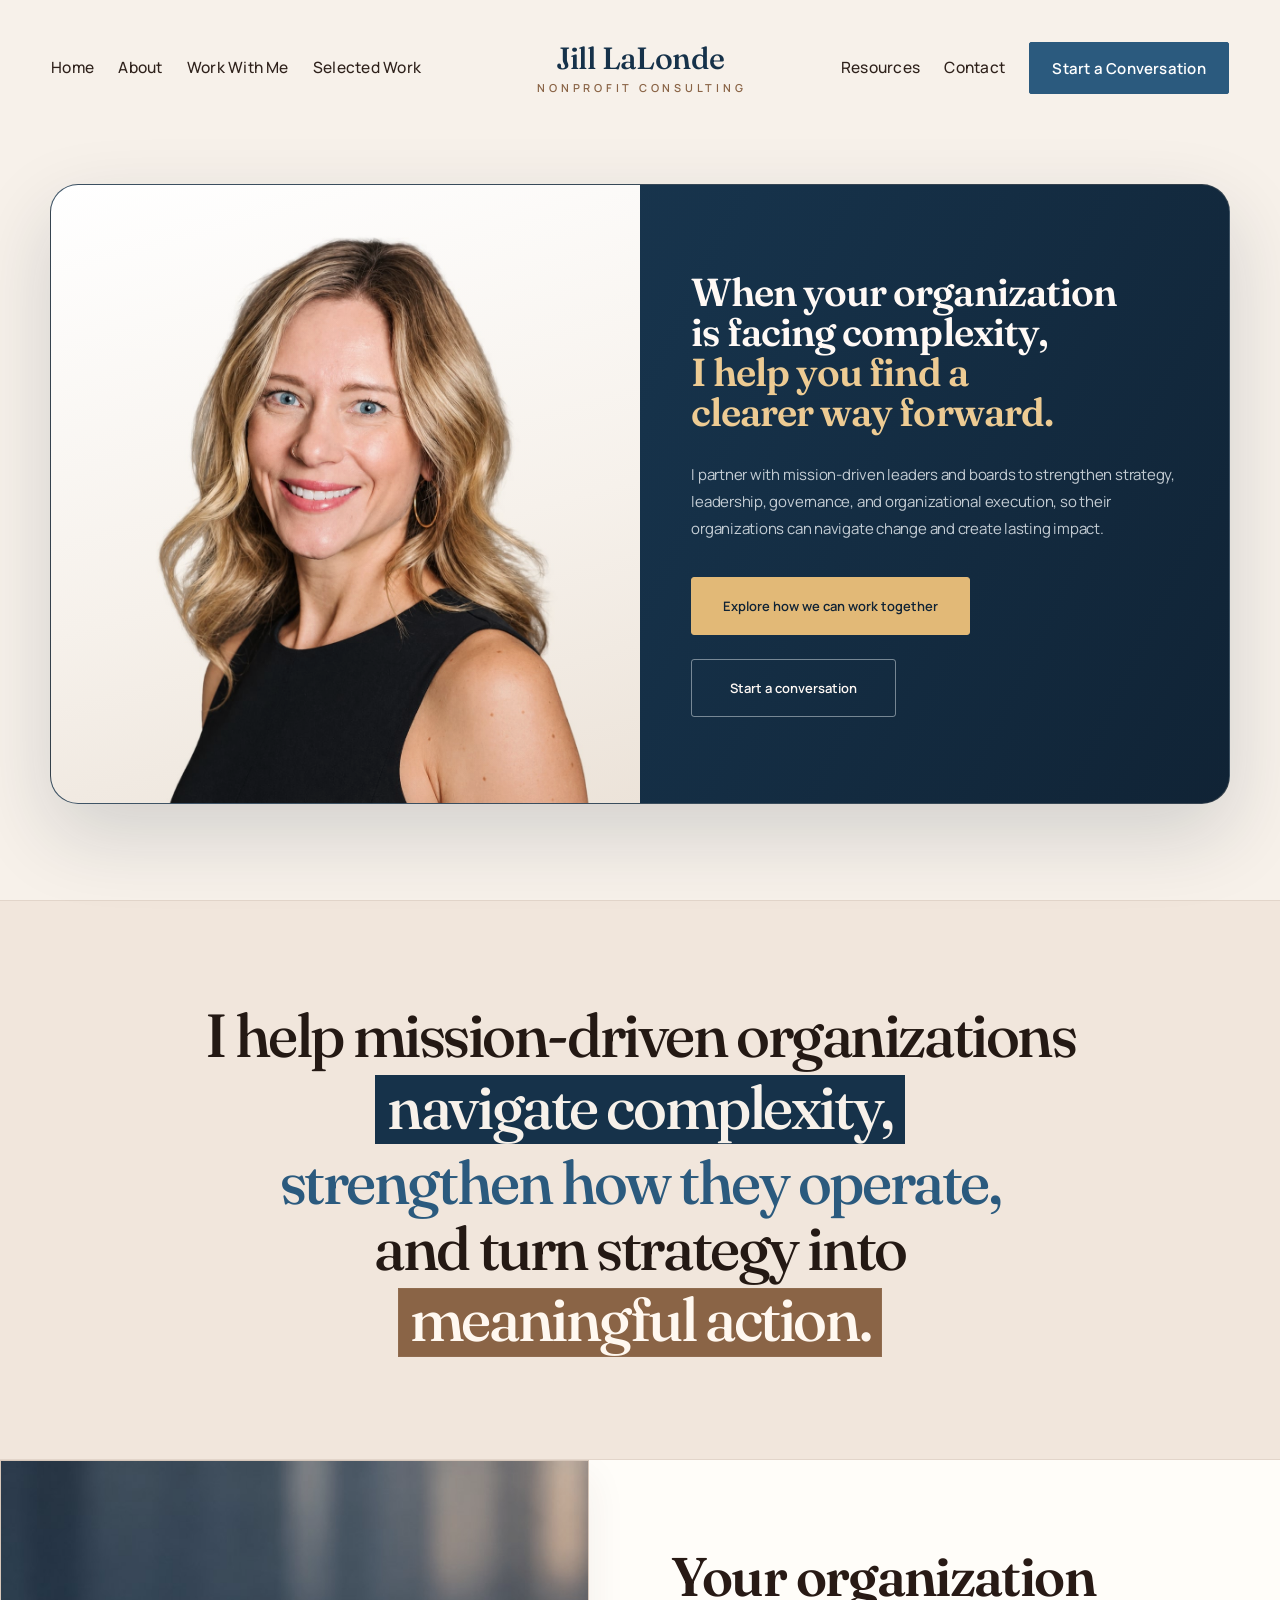
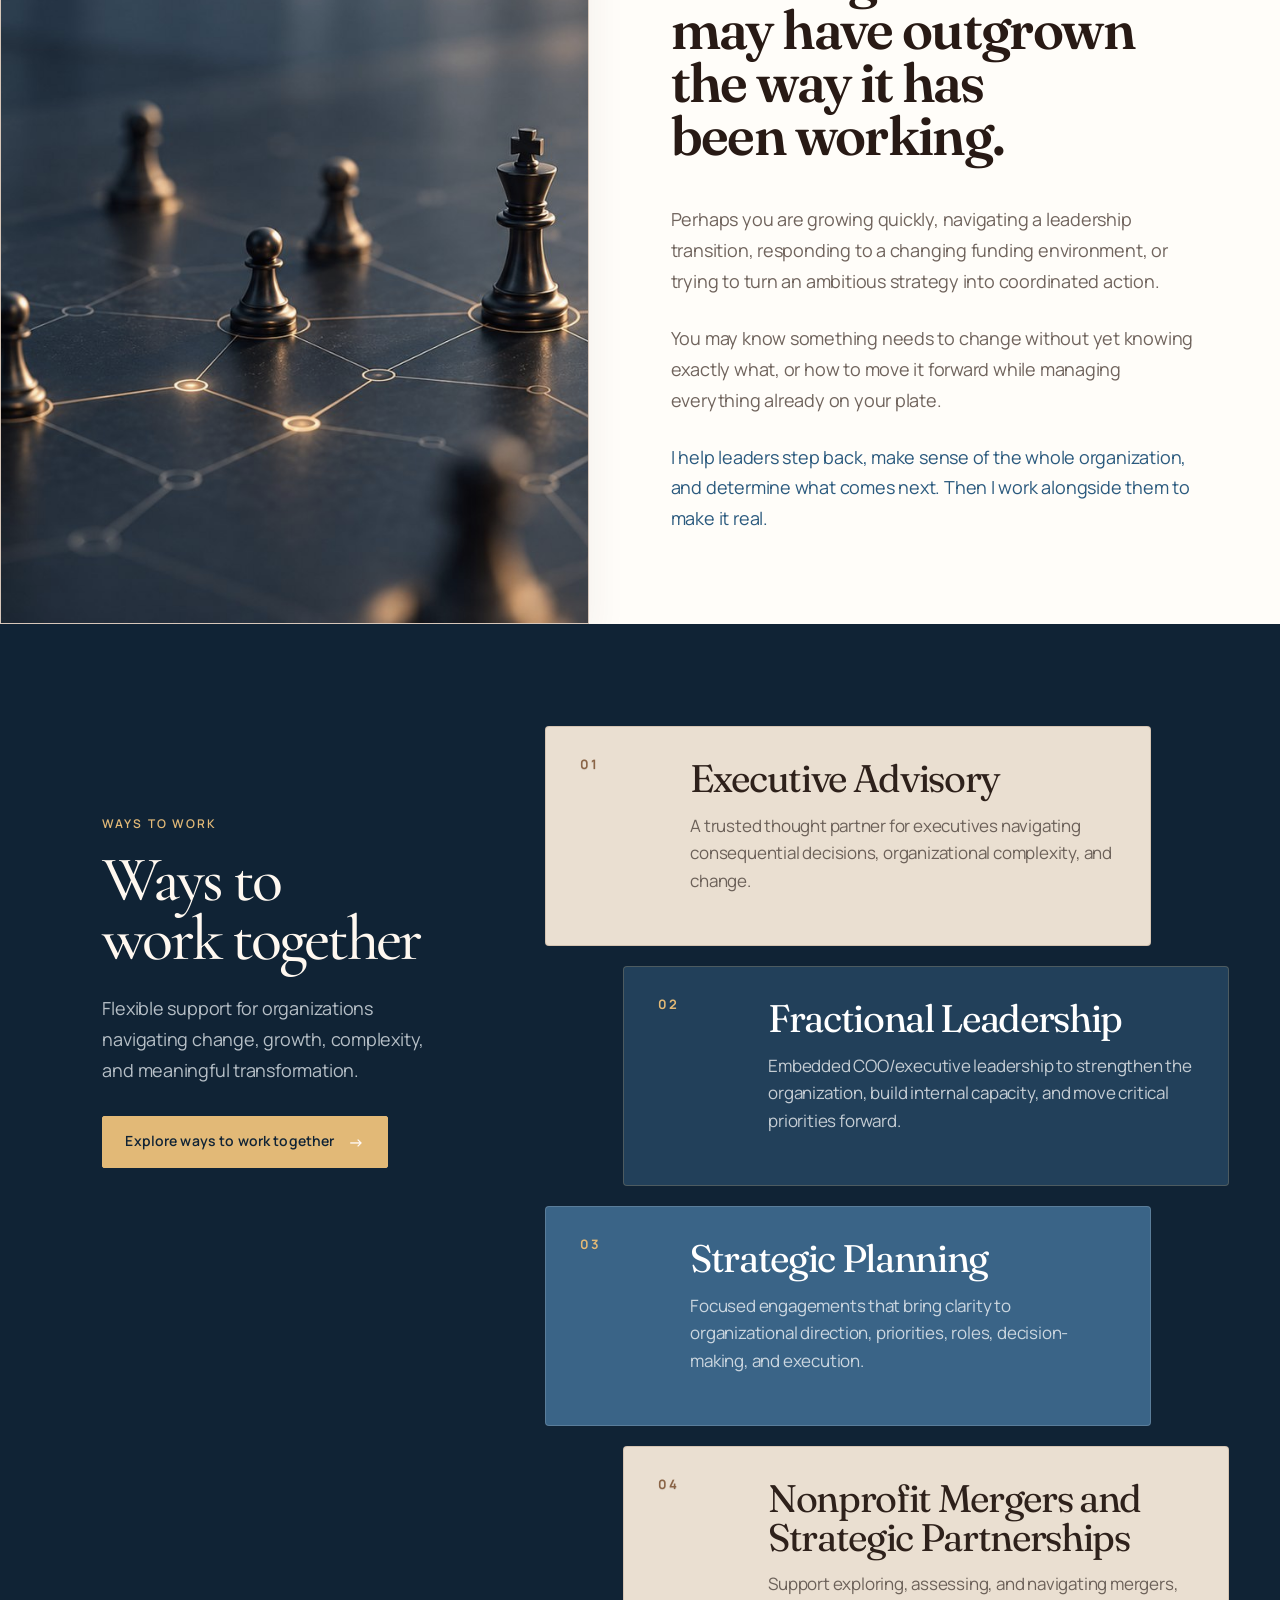
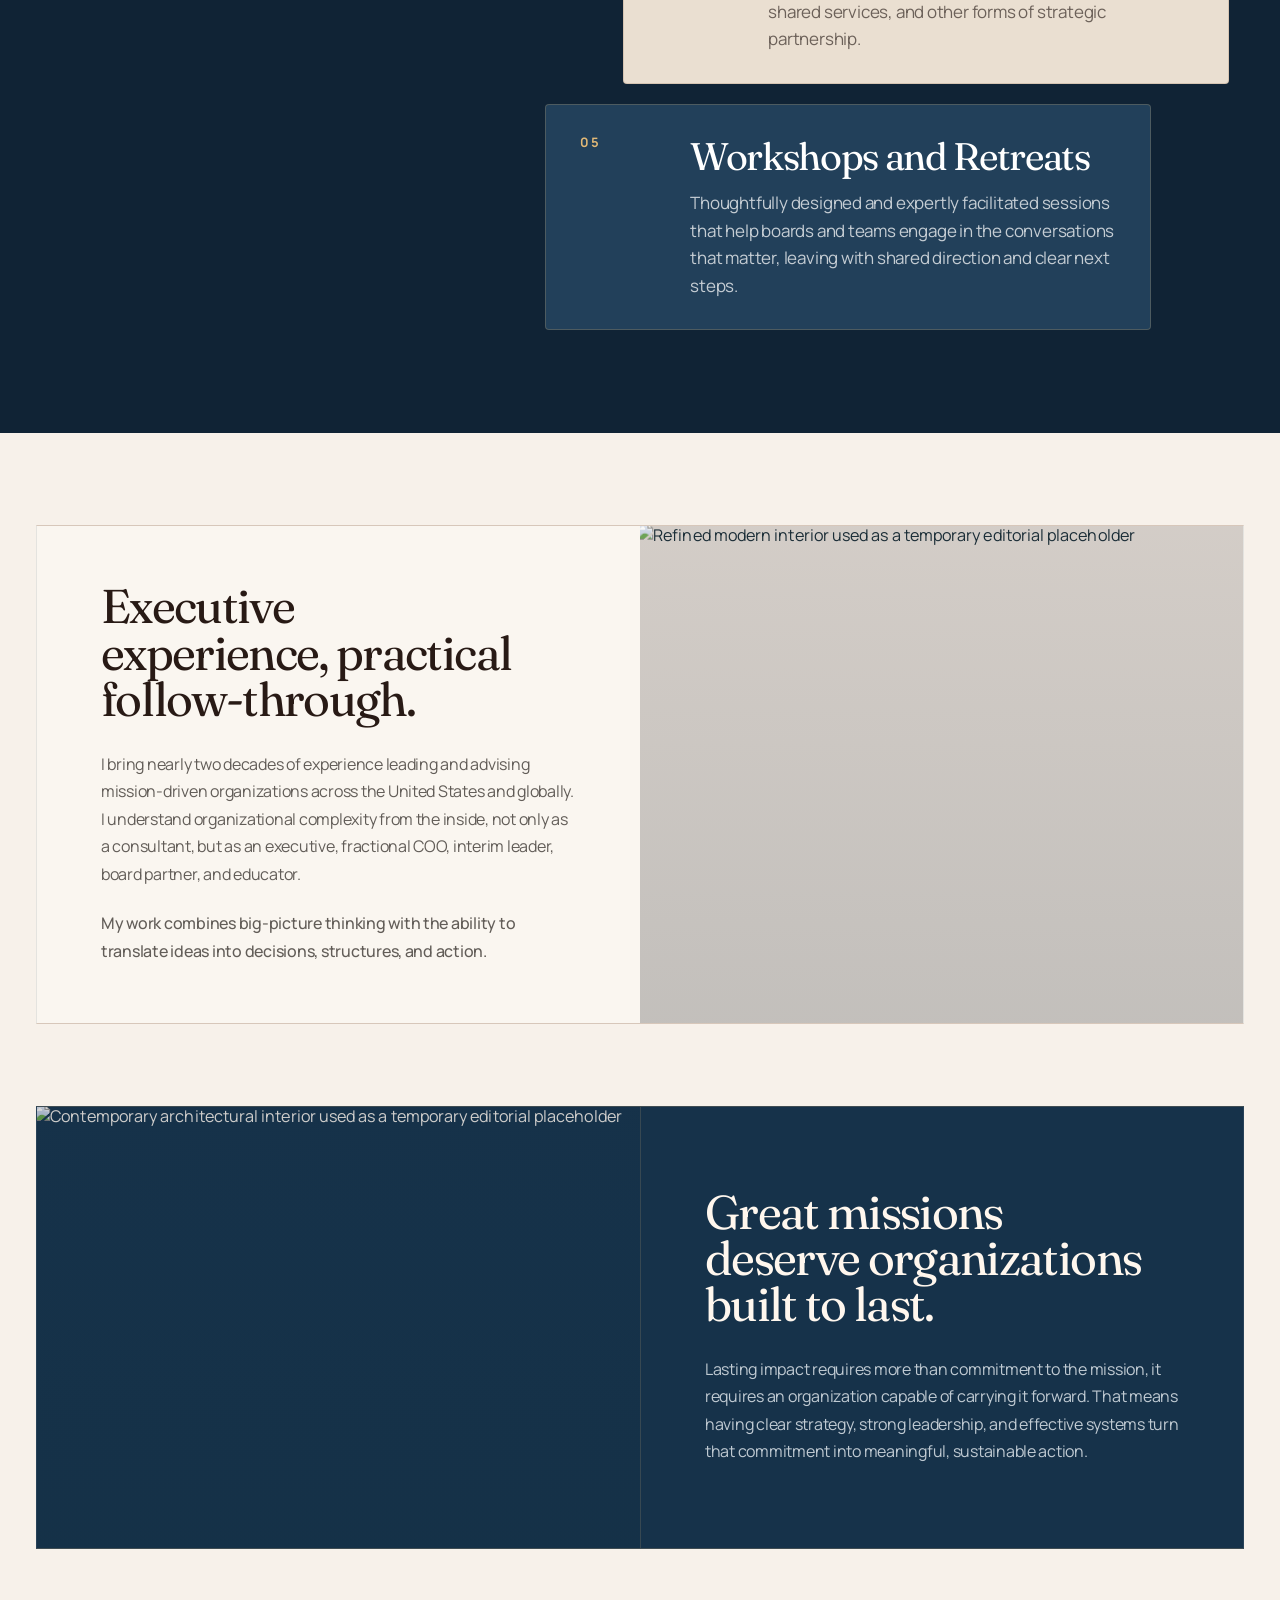
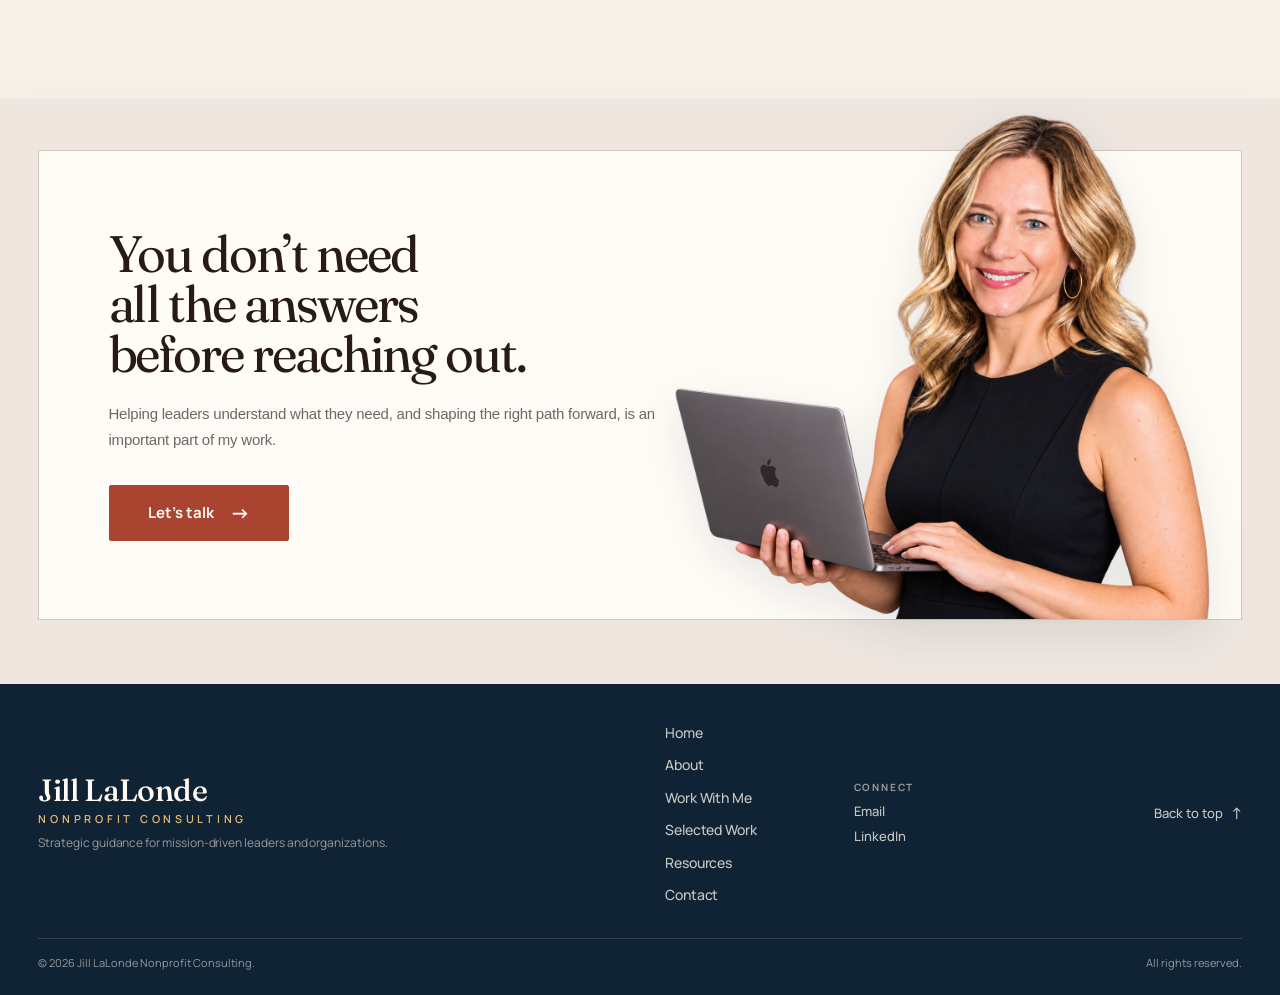
==== index.html @ 5ac18f8f "Jill LaLonde Nonprofit Consulting website Homepage plus About, Work With Me, Selected Work, Resource" ====
<!DOCTYPE html>

        <html lang="en">

        <head>

        <meta charset="UTF-8">

        <meta

            name="viewport"

            content="width=device-width, initial-scale=1.0"

        >

        <title>Jill LaLonde | Nonprofit Consulting</title>

        <meta
            name="description"
            content="I help mission-driven organizations navigate complexity, strengthen how they operate, and turn strategy into meaningful action."
        >

        <link rel="preconnect" href="https://fonts.googleapis.com">

        <link

            rel="preconnect"

            href="https://fonts.gstatic.com"

            crossorigin

        >

        <link

            href="https://fonts.googleapis.com/css2?family=Cormorant+Garamond:wght@400;500;600&family=Fraunces:opsz,wght@9..144,600&family=Manrope:wght@400;500;600&display=swap"

            rel="stylesheet"

        >


        <link rel="preconnect" href="https://api.fontshare.com">
        <link href="https://api.fontshare.com/v2/css?f[]=satoshi@400,500,700&display=swap" rel="stylesheet">

        <link rel="stylesheet" href="css/main.css?v=20261014c">
        <link rel="stylesheet" href="css/pages.css?v=20261014c">


<!-- =========================================================
     FINAL CTA PORTRAIT FIX — NO CLIPPING / FREE OVERLAP
     Jill's portrait may extend outside the blue CTA panel and
     remains fully visible instead of being cropped.
========================================================= -->

</head>


        <body>

        <div class="page">


        <!-- =========================================================

            HEADER

        ========================================================= -->

        <header class="header" id="siteHeader">

            <nav class="header-nav header-nav-left" aria-label="Primary navigation left">
                <a href="index.html" class="nav-link" aria-current="page">Home</a>
                <a href="about.html" class="nav-link">About</a>
                <a href="work-with-me.html" class="nav-link">Work With Me</a>
                <a href="selected-work.html" class="nav-link">Selected Work</a>
            </nav>

            <a href="index.html" class="brand brand-wordmark site-wordmark" aria-label="Jill LaLonde Nonprofit Consulting home">
                <span class="wm-name">Jill LaLonde</span>
                <span class="wm-sub">Nonprofit Consulting</span>
            </a>

            <nav class="header-nav header-nav-right" aria-label="Primary navigation right">
                <a href="resources.html" class="nav-link">Resources</a>
                <a href="contact.html" class="nav-link">Contact</a>
                <a href="contact.html" class="nav-link nav-link-call">Start a Conversation</a>

                <button
                    class="menu-toggle"
                    type="button"
                    aria-label="Open navigation"
                    aria-expanded="false"
                >
                    <span class="menu-icon">
                        <span></span>
                        <span></span>
                        <span></span>
                    </span>
                </button>
            </nav>

        </header>


        <!-- =========================================================

            MOBILE MENU

        ========================================================= -->

        <nav class="mobile-menu" aria-label="Mobile navigation">
            <a href="index.html" aria-current="page">Home</a>
            <a href="about.html">About</a>
            <a href="work-with-me.html">Work With Me</a>
            <a href="selected-work.html">Selected Work</a>
            <a href="resources.html">Resources</a>
            <a href="contact.html">Contact</a>
            <a href="contact.html" class="mobile-menu-cta">Start a Conversation</a>
        </nav>


        <!-- =========================================================

            HERO

        ========================================================= -->
        <main class="hero" id="top">
    <div class="hero-stage">
        <section class="hero-card">

        <div class="hero-visual">
            <div class="photo-glow"></div>
            <img
                src="jill.jpg"
                class="jill-image"
                alt="Jill LaLonde"
            >
            <div class="image-fade"></div>
        </div>

        <div class="hero-content">
            <h1 class="hero-heading home-hero-heading">
                When your organization is facing complexity, <span class="hero-accent-text">I help you find a clearer way forward.</span>
            </h1>

            <p class="hero-description home-hero-description">
                I partner with mission-driven leaders and boards to strengthen strategy, leadership, governance, and organizational execution, so their organizations can navigate change and create lasting impact.
            </p>

            <div class="hero-buttons">
                <a href="#services" class="button button-discovery">
                    Explore how we can work together
                </a>
                <a href="contact.html" class="button button-approach">
                    Start a conversation
                </a>
            </div>
        </div>

    </section>
</div>

</main>


        <!-- =========================================================
            CENTRAL MESSAGE — EDITORIAL STATEMENT
        ========================================================= -->
        <section class="home-message" aria-label="Central website message">
            <div class="home-message-shell">
                <div class="home-message-inner">
                    <p class="home-message-statement">
                        <span class="message-line message-line--base">I help mission-driven organizations</span>
                        <span class="message-line message-line--accent message-line--offset-one">navigate complexity,</span>
                        <span class="message-line message-line--accent message-line--offset-two">strengthen how they operate,</span>
                        <span class="message-line message-line--base message-line--offset-three">and turn strategy into</span>
                        <span class="message-line message-line--accent message-line--final">meaningful action.</span>
                    </p>
                </div>
            </div>
        </section>


        <!-- =========================================================
            ORGANIZATIONAL COMPLEXITY
        ========================================================= -->
        <section class="home-complexity" id="about">
            <div class="home-section-wrap home-complexity-grid">
                <div class="home-complexity-photo-column">
                    <figure class="home-complexity-photo-wrap">
                        <img
                            src="[data-uri]"
                            alt="Strategic leadership and organizational direction represented through a refined chess network"
                            class="home-complexity-photo"
                        >
                    </figure>
                </div>

                <div class="home-complexity-content">
                    <h2 class="home-section-title">
                        Your organization may have outgrown the way it has been working.
                    </h2>

                    <div class="home-copy-stack">
                    <p>
                        Perhaps you are growing quickly, navigating a leadership transition, responding to a changing funding environment, or trying to turn an ambitious strategy into coordinated action.
                    </p>
                    <p>
                        You may know something needs to change without yet knowing exactly what, or how to move it forward while managing everything already on your plate.
                    </p>
                    <p class="home-copy-emphasis">
                        I help leaders step back, make sense of the whole organization, and determine what comes next. Then I work alongside them to make it real.
                    </p>
                    </div>
                </div>
            </div>
        </section>


        <!-- =========================================================
            WAYS TO WORK TOGETHER
        ========================================================= -->
        <section class="home-services" id="services">
            <div class="home-services-intro">
                <div class="home-section-wrap">
                    <div class="home-services-head">
                        <p class="home-services-kicker">Ways to work</p>
                        <h2 class="home-section-title">Ways to work together</h2>
                        <p class="home-services-intro-copy">
                            Flexible support for organizations navigating change, growth, complexity, and meaningful transformation.
                        </p>

                        <a href="work-with-me.html" class="home-services-intro-button">
                            Explore ways to work together
                            <span aria-hidden="true">→</span>
                        </a>
                    </div>
                </div>
            </div>

            <div class="service-feature-stack">
                <article class="service-feature service-feature--01">
                    <div class="service-feature-inner">
                        <div class="service-visual" aria-hidden="true">
                            <div class="service-blob">
                                <svg viewBox="0 0 120 120" role="img" aria-label="Executive advisory icon">
                                    <circle cx="60" cy="60" r="38"></circle>
                                    <path d="M60 31v58M31 60h58"></path>
                                    <circle cx="60" cy="60" r="10"></circle>
                                    <path d="M60 22l6 9-6 9-6-9 6-9zM60 80l6 9-6 9-6-9 6-9zM22 60l9-6 9 6-9 6-9-6zM80 60l9-6 9 6-9 6-9-6z"></path>
                                </svg>
                            </div>
                        </div>
                        <div class="service-content">
                            <span class="service-index">01</span>
                            <h3>Executive Advisory</h3>
                            <p>A trusted thought partner for executives navigating consequential decisions, organizational complexity, and change.</p>
                        </div>
                    </div>
                </article>

                <article class="service-feature service-feature--02">
                    <div class="service-feature-inner">
                        <div class="service-visual" aria-hidden="true">
                            <div class="service-blob">
                                <svg viewBox="0 0 120 120" role="img" aria-label="Fractional leadership icon">
                                    <circle cx="60" cy="28" r="12"></circle>
                                    <circle cx="31" cy="80" r="12"></circle>
                                    <circle cx="89" cy="80" r="12"></circle>
                                    <path d="M54 40L38 68M66 40l16 28M43 80h34"></path>
                                    <path d="M60 52v26"></path>
                                </svg>
                            </div>
                        </div>
                        <div class="service-content">
                            <span class="service-index">02</span>
                            <h3>Fractional Leadership</h3>
                            <p>Embedded COO/executive leadership to strengthen the organization, build internal capacity, and move critical priorities forward.</p>
                        </div>
                    </div>
                </article>

                <article class="service-feature service-feature--03">
                    <div class="service-feature-inner">
                        <div class="service-visual" aria-hidden="true">
                            <div class="service-blob">
                                <svg viewBox="0 0 120 120" role="img" aria-label="Strategic planning icon">
                                    <circle cx="60" cy="60" r="34"></circle>
                                    <circle cx="60" cy="60" r="20"></circle>
                                    <circle cx="60" cy="60" r="6"></circle>
                                    <path d="M60 18v12M60 90v12M18 60h12M90 60h12"></path>
                                    <path d="M84 36l-12 12"></path>
                                </svg>
                            </div>
                        </div>
                        <div class="service-content">
                            <span class="service-index">03</span>
                            <h3>Strategic Planning</h3>
                            <p>Focused engagements that bring clarity to organizational direction, priorities, roles, decision-making, and execution.</p>
                        </div>
                    </div>
                </article>

                <article class="service-feature service-feature--04">
                    <div class="service-feature-inner">
                        <div class="service-visual" aria-hidden="true">
                            <div class="service-blob">
                                <svg viewBox="0 0 120 120" role="img" aria-label="Nonprofit mergers and strategic partnerships icon">
                                    <circle cx="44" cy="60" r="26"></circle>
                                    <circle cx="76" cy="60" r="26"></circle>
                                    <path d="M54 43c8 7 12 17 12 27 0 6-2 12-5 17"></path>
                                    <path d="M66 43c-8 7-12 17-12 27 0 6 2 12 5 17"></path>
                                </svg>
                            </div>
                        </div>
                        <div class="service-content">
                            <span class="service-index">04</span>
                            <h3>Nonprofit Mergers and Strategic Partnerships</h3>
                            <p>Support exploring, assessing, and navigating mergers, shared services, and other forms of strategic partnership.</p>
                        </div>
                    </div>
                </article>

                <article class="service-feature service-feature--05">
                    <div class="service-feature-inner">
                        <div class="service-visual" aria-hidden="true">
                            <div class="service-blob">
                                <svg viewBox="0 0 120 120" role="img" aria-label="Workshops and retreats icon">
                                    <circle cx="38" cy="42" r="10"></circle>
                                    <circle cx="82" cy="42" r="10"></circle>
                                    <circle cx="60" cy="33" r="11"></circle>
                                    <path d="M22 84c2-15 9-23 21-23s19 8 21 23"></path>
                                    <path d="M56 84c2-15 9-23 21-23s19 8 21 23"></path>
                                    <path d="M38 88h44"></path>
                                </svg>
                            </div>
                        </div>
                        <div class="service-content">
                            <span class="service-index">05</span>
                            <h3>Workshops and Retreats</h3>
                            <p>Thoughtfully designed and expertly facilitated sessions that help boards and teams engage in the conversations that matter, leaving with shared direction and clear next steps.</p>
                        </div>
                    </div>
                </article>
            </div>

            <div class="home-services-action-wrap">
                <div class="home-section-wrap">
                    <div class="home-services-action">
                        <a href="work-with-me.html" class="home-primary-button">Explore ways to work together</a>
                    </div>
                </div>
            </div>
        </section>
        <!-- =========================================================
            EXPERIENCE + LASTING IMPACT — TWO SCROLLING PHOTO CARDS
        ========================================================= -->
        <section class="home-story-stack" id="experience" aria-label="Experience and lasting impact">
            <div class="home-story-stack-shell">

                <article class="home-story-card home-story-card--experience">
                    <div class="home-story-card-inner">
                        <div class="home-story-text">
                            <h2 class="home-story-title">
                                Executive experience, practical follow-through.
                            </h2>

                            <div class="home-story-copy">
                                <p>
                                    I bring nearly two decades of experience leading and advising mission-driven organizations across the United States and globally. I understand organizational complexity from the inside, not only as a consultant, but as an executive, fractional COO, interim leader, board partner, and educator.
                                </p>
                                <p class="home-story-emphasis">
                                    My work combines big-picture thinking with the ability to translate ideas into decisions, structures, and action.
                                </p>
                            </div>
                        </div>

                        <figure class="home-story-photo">
                            <img
                                src="https://images.unsplash.com/photo-1497366811353-6870744d04b2?auto=format&fit=crop&w=1600&q=85"
                                alt="Refined modern interior used as a temporary editorial placeholder"
                                loading="lazy"
                            >
                        </figure>
                    </div>
                </article>

                <article class="home-story-card home-story-card--lasting">
                    <div class="home-story-card-inner">
                        <figure class="home-story-photo">
                            <img
                                src="https://images.unsplash.com/photo-1497366216548-37526070297c?auto=format&fit=crop&w=1600&q=85"
                                alt="Contemporary architectural interior used as a temporary editorial placeholder"
                                loading="lazy"
                            >
                        </figure>

                        <div class="home-story-text">
                            <h2 class="home-story-title">
                                Great missions deserve organizations built to last.
                            </h2>

                            <div class="home-story-copy">
                                <p>
                                    Lasting impact requires more than commitment to the mission, it requires an organization capable of carrying it forward. That means having clear strategy, strong leadership, and effective systems turn that commitment into meaningful, sustainable action.
                                </p>
                            </div>
                        </div>
                    </div>
                </article>

            </div>
        </section>
        <!-- =========================================================
            FINAL CTA — FLOATING PORTRAIT / SINGLE ROW
        ========================================================= -->
        <section class="home-final-cta home-contact-cta" id="contact">
            <div class="home-contact-cta-inner">

                <div class="home-contact-visual" aria-hidden="true">
                    <div class="home-contact-shape home-contact-shape--one"></div>
                    <div class="home-contact-shape home-contact-shape--two"></div>
                    <img
                        src="jill-cta.png"
                        alt=""
                        class="home-contact-portrait"
                    >
                </div>

                <div class="home-contact-content">
                    <h2>You don’t need all the answers before reaching out.</h2>

                    <p class="home-contact-intro">
                        Helping leaders understand what they need, and shaping the right path forward, is an important part of my work.
                    </p>

                    <a href="contact.html" class="home-contact-submit">
                        Let’s talk
                        <span aria-hidden="true">→</span>
                    </a>
                </div>

            </div>
        </section>

        <!-- =========================================================
            FOOTER — CLEAN / EDITORIAL
        ========================================================= -->
        <footer class="site-footer" aria-label="Site footer">
            <div class="site-footer-inner">
                <div class="site-footer-brand-wrap">
                    <a href="index.html" class="site-footer-brand site-wordmark" aria-label="Jill LaLonde Nonprofit Consulting home">
                        <span class="wm-name">Jill LaLonde</span>
                        <span class="wm-sub">Nonprofit Consulting</span>
                    </a>
                    <p class="site-footer-tagline">Strategic guidance for mission-driven leaders and organizations.</p>
                </div>

                <nav class="site-footer-nav" aria-label="Footer navigation">
                    <a href="index.html">Home</a>
                    <a href="about.html">About</a>
                    <a href="work-with-me.html">Work With Me</a>
                    <a href="selected-work.html">Selected Work</a>
                    <a href="resources.html">Resources</a>
                    <a href="contact.html">Contact</a>
                </nav>

                <div class="site-footer-connect">
                    <span class="site-footer-connect-label">Connect</span>
                    <div class="site-footer-connect-links">
                        <a href="contact.html">Email</a>
                        <!-- Replace # with Jill's LinkedIn profile URL -->
                        <a href="#" aria-label="LinkedIn">LinkedIn</a>
                    </div>
                </div>

                <a href="#top" class="site-footer-top">
                    Back to top <span aria-hidden="true">↑</span>
                </a>
            </div>

            <div class="site-footer-bottom">
                <span>© 2026 Jill LaLonde Nonprofit Consulting.</span>
                <span>All rights reserved.</span>
            </div>
        </footer>

        </div>


        <script src="js/site.js?v=20261014c"></script>








</body>
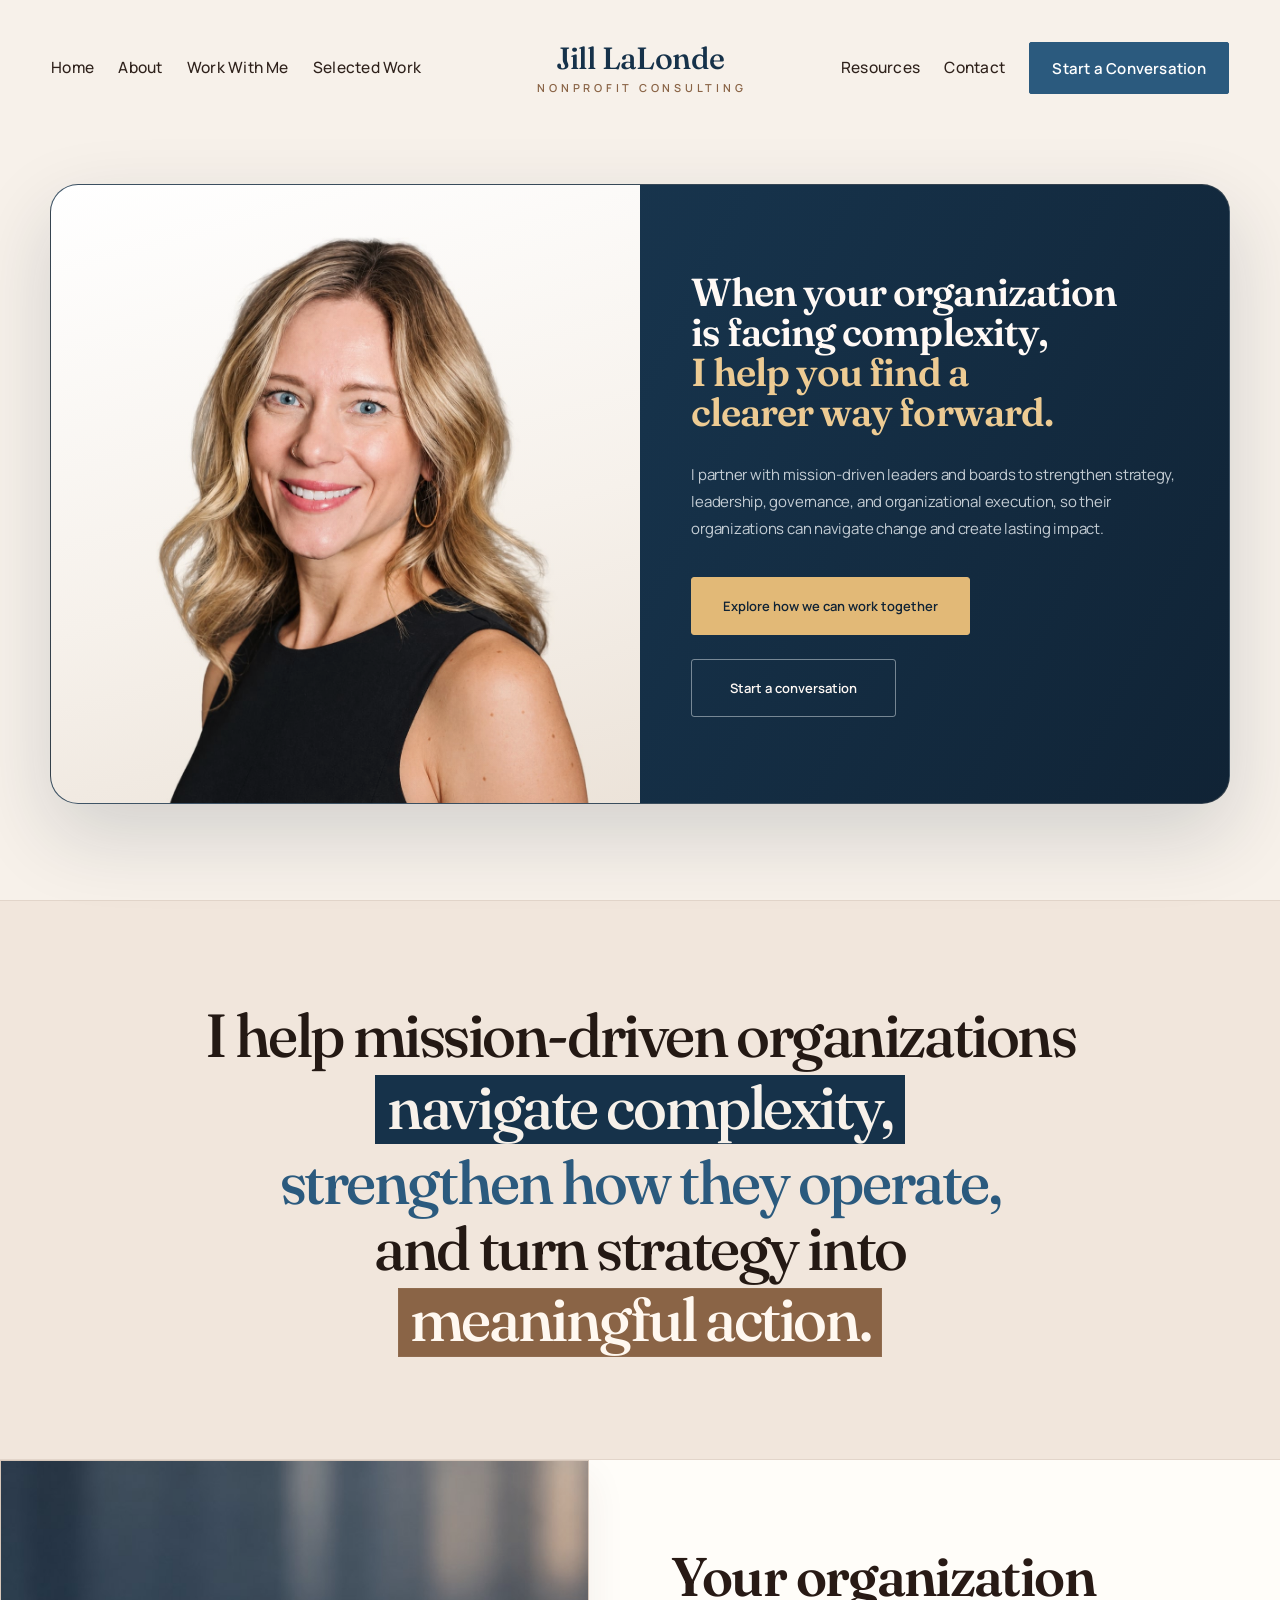
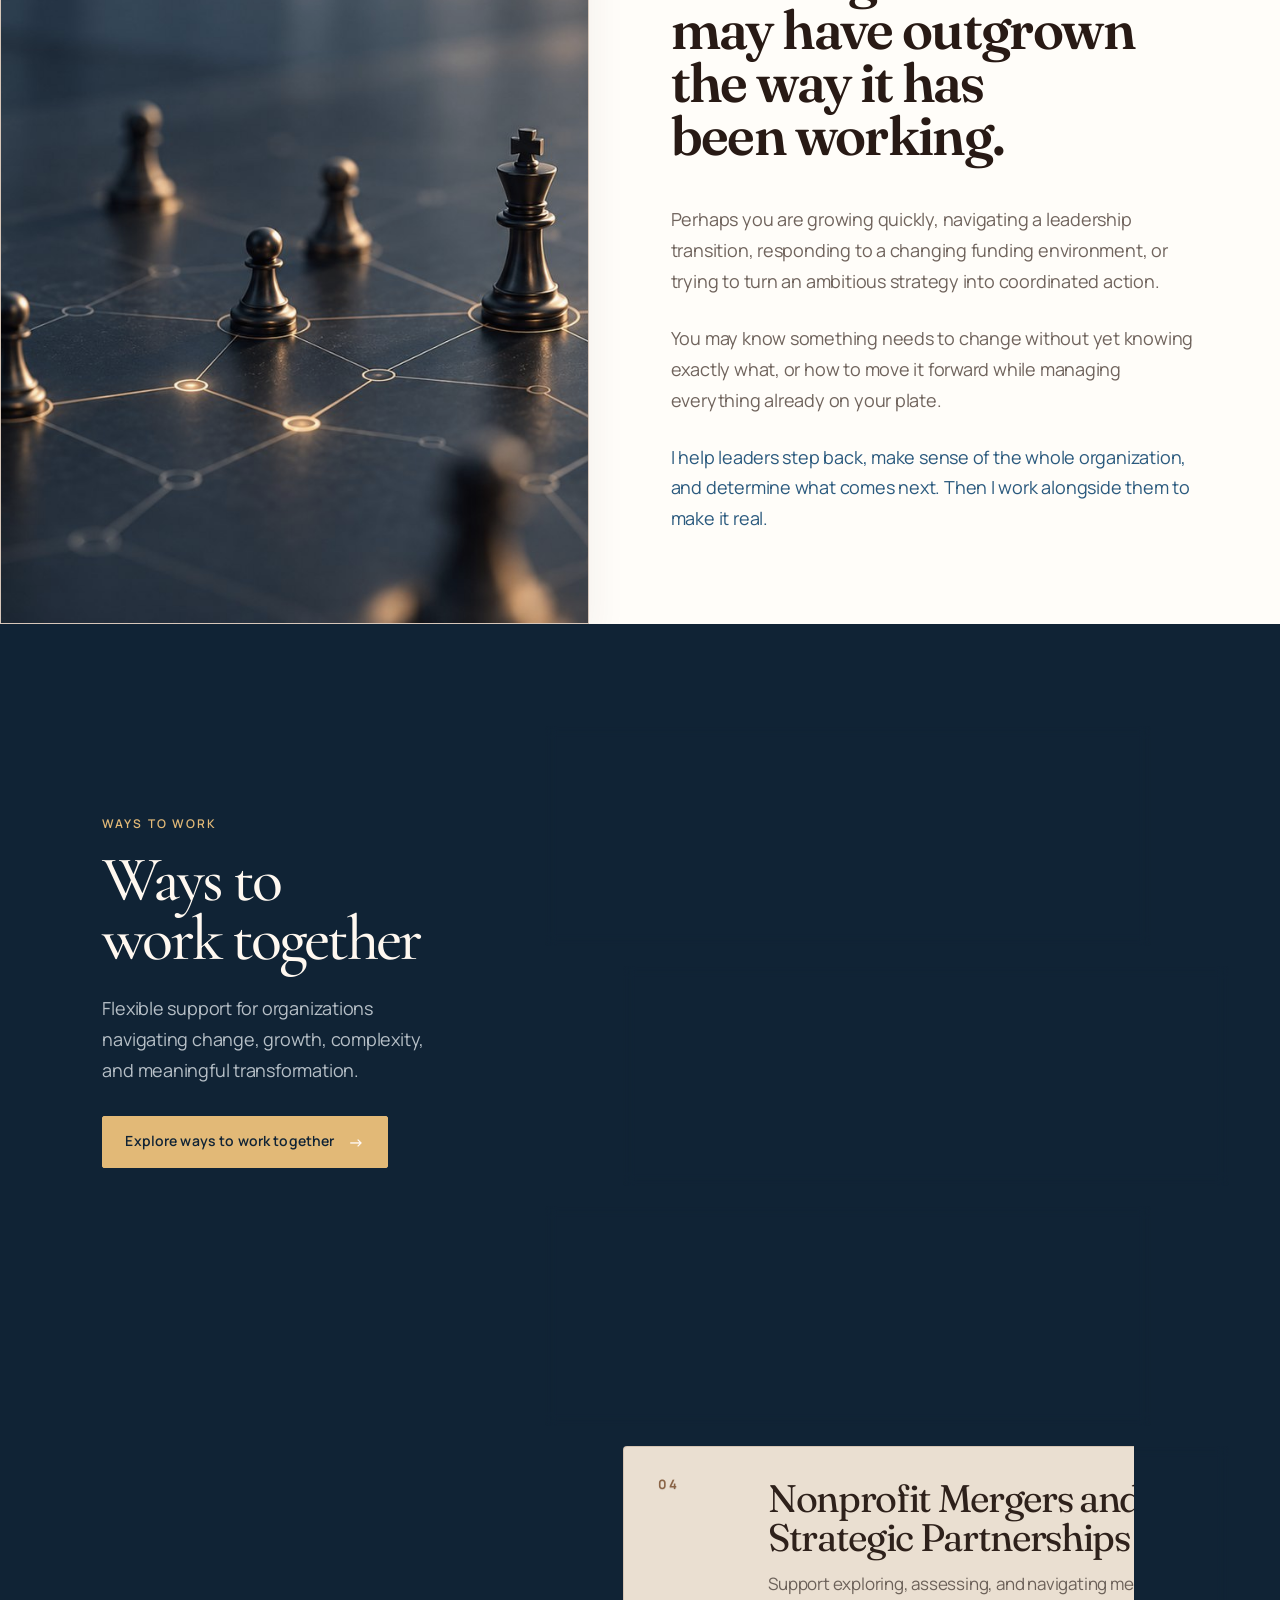
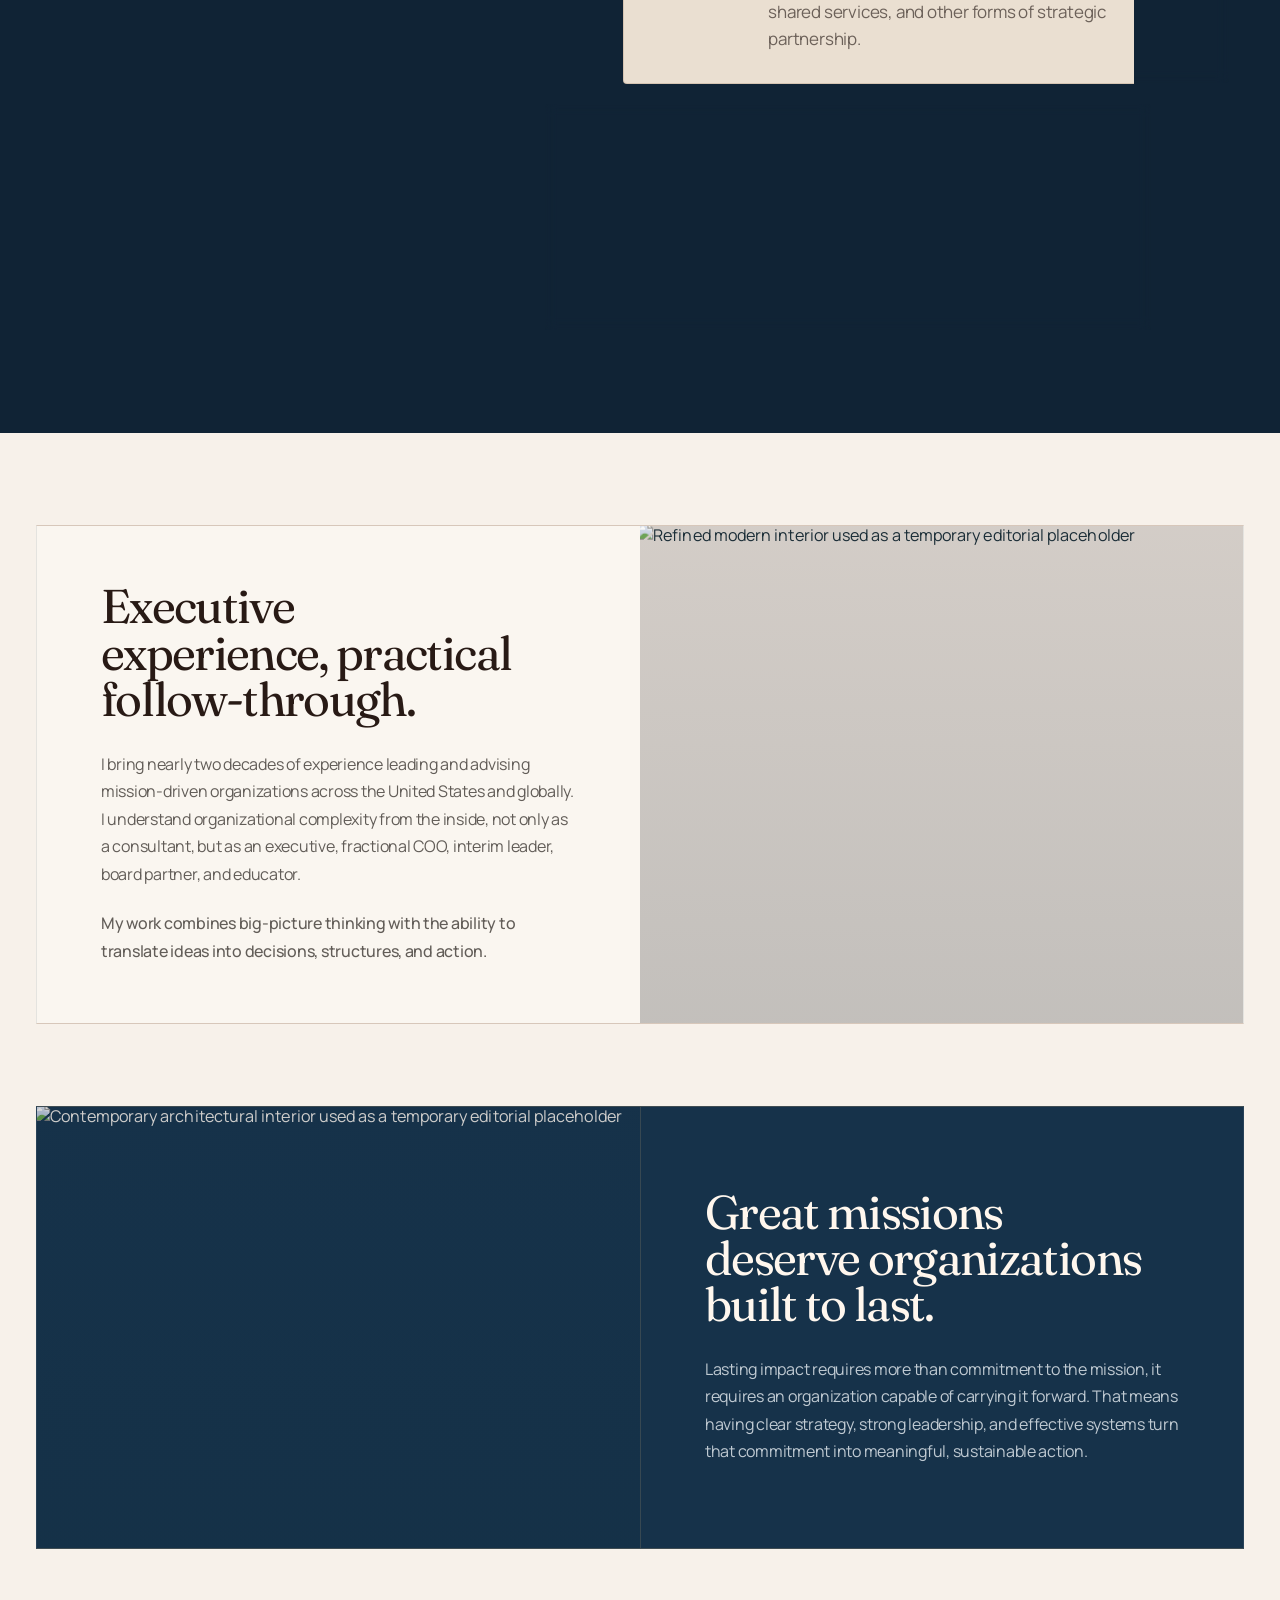
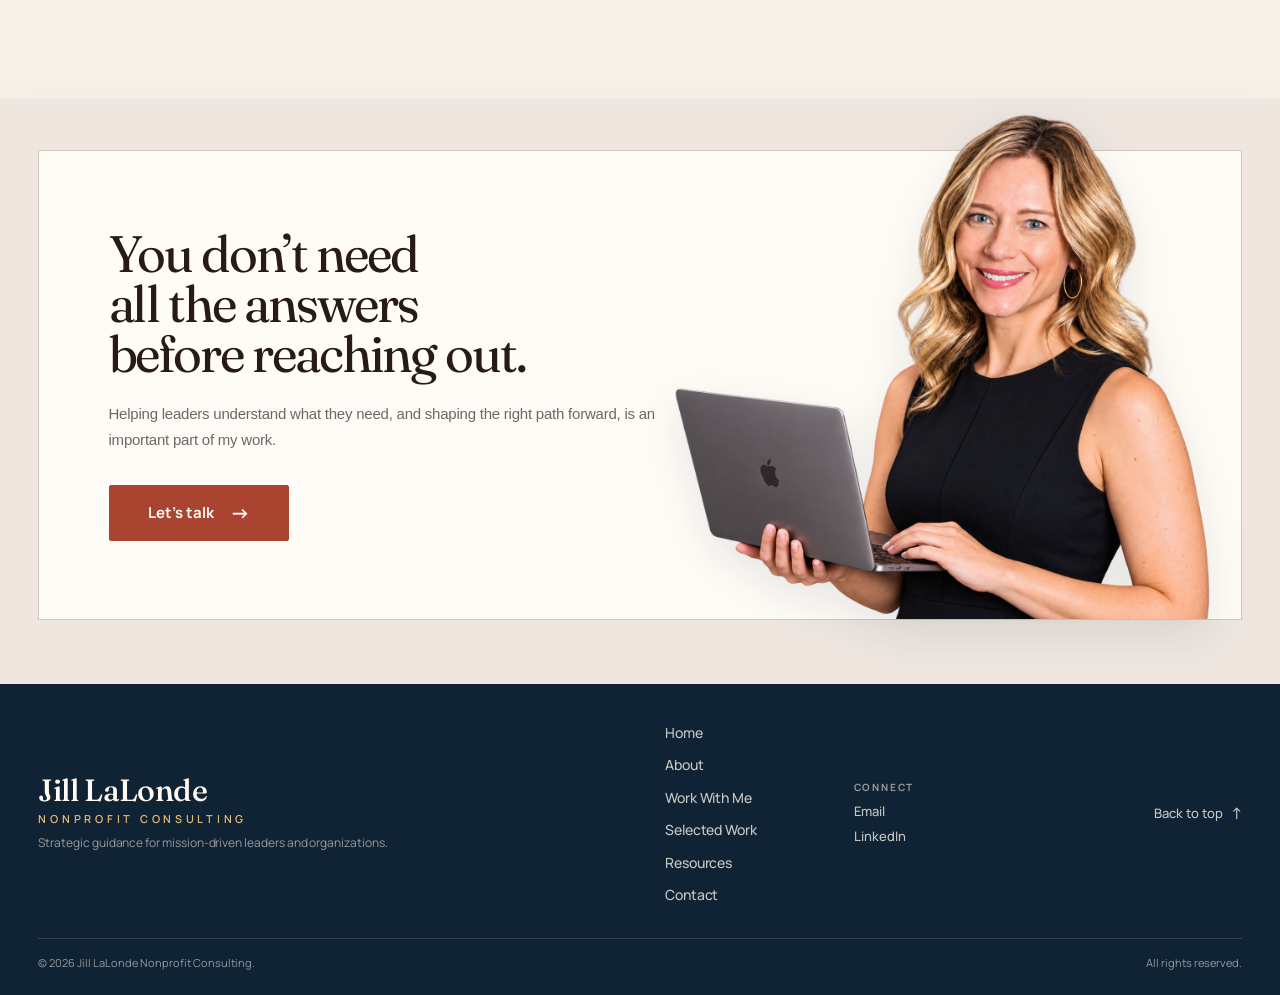
==== commit 9c759cfc: "Redesign Work With Me areas as chapters with a pinned area menu Co-Authored-By: Claude Opus 5.5 <nor" ====
--- a/index.html
+++ b/index.html
@@ -45,8 +45,8 @@
         <link rel="preconnect" href="https://api.fontshare.com">
         <link href="https://api.fontshare.com/v2/css?f[]=satoshi@400,500,700&display=swap" rel="stylesheet">
 
-        <link rel="stylesheet" href="css/main.css?v=20261014c">
-        <link rel="stylesheet" href="css/pages.css?v=20261014c">
+        <link rel="stylesheet" href="css/main.css?v=20261016b">
+        <link rel="stylesheet" href="css/pages.css?v=20261016b">
 
 
 <!-- =========================================================
@@ -491,7 +491,7 @@
         </div>
 
 
-        <script src="js/site.js?v=20261014c"></script>
+        <script src="js/site.js?v=20261016b"></script>
 
 
 
--- a/css/pages.css
+++ b/css/pages.css
@@ -87,12 +87,13 @@
 .pg-hero{
     position:relative;
     display:flex;
-    align-items:flex-end;
+    /* content sits in the middle of the photo area below the fixed header */
+    align-items:center;
     /* fill the whole screen (svh: ignores mobile browser bars) */
     min-height:100vh;
     min-height:100svh;
-    /* keep the headline clear of the fixed header on short screens */
-    padding-top:calc(136px + clamp(16px,4vh,48px));
+    /* equal space above and below once the header height is set aside */
+    padding:calc(136px + clamp(16px,4vh,48px)) 0 clamp(16px,4vh,48px);
     overflow:hidden;
     background:var(--rev-navy-deep);
     color:#FFF9F2;
@@ -108,9 +109,10 @@
 .pg-hero-shade{
     position:absolute;
     inset:0;
+    /* darkest behind the text on the left, lighter toward the right */
     background:
-        linear-gradient(180deg,rgba(16,35,53,0) 30%,rgba(16,35,53,.55) 62%,rgba(16,35,53,.92) 100%),
-        linear-gradient(90deg,rgba(16,35,53,.55) 0%,rgba(16,35,53,0) 60%);
+        linear-gradient(90deg,rgba(16,35,53,.86) 0%,rgba(16,35,53,.62) 42%,rgba(16,35,53,.18) 78%,rgba(16,35,53,.08) 100%),
+        linear-gradient(180deg,rgba(16,35,53,.12) 0%,rgba(16,35,53,.32) 100%);
 }
 .pg-hero-content{
     position:relative;
@@ -118,8 +120,7 @@
     width:100%;
     max-width:1440px;
     margin:0 auto;
-    /* bottom space shrinks on short screens so the buttons stay in view */
-    padding:0 clamp(20px,4.2vw,76px) clamp(32px,min(7vw,8vh),104px);
+    padding:0 clamp(20px,4.2vw,76px);
 }
 .pg-hero h1{
     max-width:17ch;
@@ -175,11 +176,11 @@
 }
 .pg-hero-link:hover{ border-color:var(--rev-brass); }
 @media (max-width:767px){
-    .pg-hero{ padding-top:calc(76px + clamp(16px,4vh,40px)); }
+    .pg-hero{ padding-top:calc(76px + clamp(16px,4vh,40px)); padding-bottom:clamp(16px,4vh,40px); }
     .pg-hero h1{ font-size:clamp(30px,min(11vw,5.6vh),42px) !important; }
     .pg-hero-lede{ font-size:15.5px; }
     .pg-hero-shade{
-        background:linear-gradient(180deg,rgba(16,35,53,.05) 18%,rgba(16,35,53,.6) 50%,rgba(16,35,53,.95) 100%);
+        background:linear-gradient(180deg,rgba(16,35,53,.5) 0%,rgba(16,35,53,.72) 50%,rgba(16,35,53,.6) 100%);
     }
     .pg-hero-actions{ gap:18px 24px; }
 }
@@ -227,233 +228,212 @@
 }
 .home-story-card--experience .pg-story-list li{ border-bottom-color:var(--rev-line); }
 
-/* ---------- Work With Me: one section per area ----------
-   Photo on one side (with an offset color block behind it, as on the
-   About portrait), the area on the other; sides alternate and the
-   backgrounds run light / sand / light / navy / sand. */
-.pg-area{
-    --bg:var(--rev-paper-light);
-    --fg:var(--rev-navy-deep);
-    --body:#4E453F;
-    --soft:var(--rev-muted);
-    --acc:#B4874A;
-    --tag:var(--rev-blue);
-    --rule:var(--rev-line);
-    --block:var(--rev-navy);
-    --box:#F3EEE8;
-    --btn-bg:var(--rev-navy-deep);
-    --btn-fg:#FFFFFF;
-    --btn-hover:var(--rev-blue);
-    padding:clamp(90px,10vw,150px) clamp(20px,4vw,62px);
-    background:var(--bg);
-    color:var(--fg);
-    scroll-margin-top:110px;
-}
-.pg-area--sand{
-    --bg:#F3EEE8;
-    --box:#FFFDF9;
-    --block:var(--rev-steel);
-}
-.pg-area--navy{
-    --bg:var(--rev-navy-deep);
-    --fg:#FFF9F2;
-    --body:rgba(244,238,230,.8);
-    --soft:rgba(244,238,230,.7);
-    --acc:var(--rev-brass);
-    --tag:var(--rev-brass-light);
-    --rule:rgba(244,238,230,.16);
-    --block:var(--rev-brass);
-    --box:rgba(255,255,255,.06);
-    --btn-bg:var(--rev-brass);
-    --btn-fg:var(--rev-navy-deep);
-    --btn-hover:var(--rev-brass-light);
-}
-.pg-area-inner{
-    display:grid;
-    grid-template-columns:minmax(0,.92fr) minmax(0,1.08fr);
-    gap:clamp(48px,7vw,112px);
-    align-items:center;
+/* ---------- Work With Me: the five areas as magazine "chapters" ----------
+   A slim area menu stays pinned under the header (js/site.js keeps it
+   below the header and marks the area in view). Each area opens with a
+   wide photo banner, then description / list / best-suited card. */
+.pg-chapters{ position:relative; }
+.pg-chnav{
+    position:sticky;
+    top:var(--hdr,136px);
+    z-index:50;
+    padding:0 clamp(20px,4vw,62px);
+    border-bottom:1px solid var(--rev-line);
+    background:var(--rev-paper-light);
+}
+.pg-chnav-inner{
+    display:flex;
+    gap:clamp(22px,3vw,40px);
     max-width:1240px;
     margin:0 auto;
-}
-.pg-area--flip .pg-area-media{ order:2; }
-
-/* Photo with an offset color block */
-.pg-area-media{
+    overflow-x:auto;
+    scrollbar-width:none;
+}
+.pg-chnav-inner::-webkit-scrollbar{ display:none; }
+.pg-chnav-link{
+    display:flex;
+    flex:none;
+    align-items:baseline;
+    gap:10px;
+    padding:20px 0 17px;
+    border-bottom:2px solid transparent;
+    color:var(--rev-muted) !important;
+    font-family:"Satoshi","Manrope",Arial,sans-serif;
+    font-size:15px;
+    font-weight:600 !important;
+    text-decoration:none;
+    white-space:nowrap;
+    transition:color .25s ease,border-color .25s ease;
+}
+.pg-chnav-link span{
+    color:#B4874A;
+    font-family:"Fraunces",Georgia,serif;
+    font-size:16px;
+}
+.pg-chnav-link:hover{ color:var(--rev-navy-deep) !important; }
+.pg-chnav-link.is-active{
+    border-bottom-color:#B4874A;
+    color:var(--rev-navy-deep) !important;
+}
+
+.pg-ch{
+    padding:clamp(56px,6vw,80px) clamp(20px,4vw,62px) clamp(84px,9vw,120px);
+    background:var(--rev-paper-light);
+    scroll-margin-top:calc(var(--hdr,136px) + 66px);
+}
+.pg-ch--sand{ background:#F3EEE8; }
+.pg-ch-inner{
+    max-width:1240px;
+    margin:0 auto;
+}
+
+/* the photo banner */
+.pg-ch-open{
     position:relative;
-    margin:0;
-    padding:0 28px 28px 0;
-}
-.pg-area-media::before{
-    content:"";
-    position:absolute;
-    inset:28px 0 0 28px;
-    border-radius:4px;
-    background:var(--block);
-}
-.pg-area--flip .pg-area-media{ padding:0 0 28px 28px; }
-.pg-area--flip .pg-area-media::before{ inset:28px 28px 0 0; }
-.pg-area-frame{
-    position:relative;
-    aspect-ratio:4 / 4.6;
+    display:flex;
+    align-items:flex-end;
+    min-height:clamp(340px,48vh,500px);
+    margin:0;
     overflow:hidden;
     border-radius:4px;
-    background:var(--rev-sand);
-}
-.pg-area-frame img{
+    background:var(--rev-navy-deep);
+}
+.pg-ch-open img{
+    position:absolute;
+    inset:0;
     width:100%;
     height:100%;
     max-width:none;
     object-fit:cover;
-    transition:transform 1.2s cubic-bezier(.22,.8,.2,1);
-}
-.pg-area-media:hover .pg-area-frame img{ transform:scale(1.03); }
-
-/* Content */
-.pg-area-num{
+}
+.pg-ch-open::after{
+    content:"";
+    position:absolute;
+    inset:0;
+    background:
+        linear-gradient(90deg,rgba(16,35,53,.86) 0%,rgba(16,35,53,.45) 55%,rgba(16,35,53,.08) 100%),
+        linear-gradient(0deg,rgba(16,35,53,.5) 0%,rgba(16,35,53,0) 60%);
+}
+.pg-ch-title{
+    position:relative;
+    z-index:2;
+    padding:clamp(28px,4vw,56px);
+}
+.pg-ch-num{
     display:block;
-    color:var(--acc);
+    color:var(--rev-brass-light);
     font-family:"Fraunces",Georgia,serif;
-    font-size:clamp(44px,4.4vw,64px);
+    font-size:clamp(60px,7.4vw,108px);
     font-weight:600;
-    line-height:1;
-    letter-spacing:-.03em;
-}
-.pg-area-content h2{
-    margin:18px 0 0;
-    color:var(--fg);
-    font-size:clamp(36px,4vw,58px) !important;
-    line-height:1.04;
+    line-height:.9;
+}
+.pg-ch-title h2{
+    margin:10px 0 0;
+    color:#FFF9F2;
+    font-size:clamp(36px,4.6vw,66px) !important;
+    line-height:1.02;
     letter-spacing:-.03em;
     text-wrap:balance;
 }
-.pg-page .pg-area-tagline{
-    margin:16px 0 0;
-    color:var(--tag) !important;
+.pg-page .pg-ch-tagline{
+    max-width:34ch;
+    margin:14px 0 0;
+    color:var(--rev-brass-light) !important;
     font-family:"Fraunces",Georgia,serif !important;
-    font-size:clamp(19px,1.6vw,23px) !important;
-    line-height:1.4 !important;
-}
-.pg-page .pg-area-body{
-    max-width:56ch;
-    margin:18px 0 0;
-    color:var(--body) !important;
-    font-size:17px;
+    font-size:clamp(18px,1.6vw,23px) !important;
+    font-weight:600 !important;
+    line-height:1.38 !important;
+}
+
+/* description / list / best-suited card */
+.pg-ch-body{
+    display:grid;
+    grid-template-columns:minmax(0,1.15fr) minmax(0,1fr) minmax(0,.85fr);
+    gap:clamp(32px,4vw,56px);
+    align-items:start;
+    margin-top:clamp(36px,4.4vw,56px);
+}
+.pg-page .pg-ch-intro{
+    margin:0;
+    color:#4E453F !important;
+    font-size:17.5px;
     line-height:1.75;
 }
-.pg-area-includes{
-    margin-top:clamp(26px,3vw,36px);
-    padding-top:22px;
-    border-top:1px solid var(--rule);
-}
-.pg-page .pg-area-label{
-    margin:0 0 8px;
-    color:var(--acc) !important;
+.pg-ch .pg-more{ color:var(--rev-navy-deep); }
+.pg-page .pg-ch-label{
+    margin:0 0 12px;
+    color:#B4874A !important;
     font-size:12px !important;
     font-weight:700 !important;
     letter-spacing:.16em;
     text-transform:uppercase;
 }
-.pg-area-list{
-    display:grid;
-    grid-template-columns:repeat(2,minmax(0,1fr));
-    column-gap:30px;
+.pg-ch-list{
     margin:0;
     padding:0;
     list-style:none;
 }
-.pg-page .pg-area-list li{
-    position:relative;
-    padding:5px 0 5px 18px;
-    color:var(--fg);
+.pg-page .pg-ch-list li{
+    padding:12px 0;
+    border-bottom:1px solid var(--rev-line);
+    color:var(--rev-navy-deep);
     font-size:15.5px;
-    line-height:1.5;
-}
-.pg-area-list li::before{
-    content:"";
-    position:absolute;
-    left:0;
-    top:15px;
-    width:8px;
-    height:1.5px;
-    background:var(--acc);
-}
-.pg-area-foot{
-    display:flex;
-    flex-direction:column;
-    align-items:flex-start;
-    gap:24px;
-    margin-top:clamp(24px,2.6vw,32px);
-    padding-top:22px;
-    border-top:1px solid var(--rule);
-}
-.pg-page .pg-area-foot p{
-    flex:none;
-    max-width:44ch;
-    margin:0;
-    color:var(--fg) !important;
+    line-height:1.45;
+}
+.pg-ch-list li:first-child{ border-top:1px solid var(--rev-line); }
+.pg-ch-best{
+    padding:clamp(28px,2.6vw,36px);
+    border-radius:4px;
+    background:var(--rev-navy-deep);
+}
+.pg-page .pg-ch-best .pg-ch-label{ color:var(--rev-brass) !important; }
+.pg-page .pg-ch-best-text{
+    margin:0 0 26px;
+    color:#FFF9F2 !important;
     font-family:"Fraunces",Georgia,serif !important;
-    font-size:clamp(17px,1.4vw,19px) !important;
+    font-size:clamp(18px,1.5vw,21px) !important;
     font-weight:600 !important;
-    line-height:1.45 !important;
-}
-.pg-area-foot strong{
-    display:block;
-    margin-bottom:6px;
-    color:var(--acc);
-    font-family:"Satoshi","Manrope",Arial,sans-serif;
-    font-size:12px;
-    font-weight:700;
-    letter-spacing:.16em;
-    text-transform:uppercase;
-}
-.pg-area-link{
+    line-height:1.38 !important;
+}
+.pg-ch-btn{
     display:inline-flex;
     align-items:center;
-    gap:12px;
+    gap:10px;
     min-height:52px;
     padding:0 26px;
     border-radius:3px;
-    background:var(--btn-bg);
-    color:var(--btn-fg) !important;
+    background:var(--rev-brass);
+    color:var(--rev-navy-deep) !important;
     font-size:14px;
-    font-weight:600 !important;
+    font-weight:700 !important;
     text-decoration:none;
     white-space:nowrap;
     transition:background .25s ease,transform .25s ease;
 }
-.pg-area-link:hover{
-    background:var(--btn-hover);
+.pg-ch-btn:hover{
+    background:var(--rev-brass-light);
     transform:translateY(-2px);
 }
 
-/* fade up once as they scroll in (js/site.js adds the classes) */
-.pg-reveal-ready .pg-area [data-reveal]{
-    opacity:0;
-    transform:translateY(26px);
-    transition:opacity .9s cubic-bezier(.22,.8,.2,1),transform .9s cubic-bezier(.22,.8,.2,1);
-}
-.pg-reveal-ready .pg-area .pg-area-content[data-reveal]{ transition-delay:.12s; }
-.pg-reveal-ready .pg-area [data-reveal].is-visible{
-    opacity:1;
-    transform:none;
-}
+/* the banner photo eases in as it scrolls into view (js/site.js adds the classes) */
+.pg-reveal-ready .pg-ch-open[data-reveal] img{
+    transform:scale(1.08);
+    transition:transform 1.6s cubic-bezier(.22,.8,.2,1);
+}
+.pg-reveal-ready .pg-ch-open[data-reveal].is-visible img{ transform:scale(1); }
 
 @media (max-width:1100px){
-    .pg-area-list{ grid-template-columns:1fr; }
-}
-@media (max-width:900px){
-    .pg-area-inner{ grid-template-columns:1fr; gap:44px; }
-    .pg-area--flip .pg-area-media{ order:0; }
-    .pg-area-media,
-    .pg-area--flip .pg-area-media{ max-width:520px; padding:0 18px 18px 0; }
-    .pg-area-media::before,
-    .pg-area--flip .pg-area-media::before{ inset:18px 0 0 18px; }
-    .pg-area-frame{ aspect-ratio:4 / 3; }
+    .pg-ch-body{ grid-template-columns:repeat(2,minmax(0,1fr)); }
+    .pg-ch-text{ grid-column:1 / -1; }
+}
+@media (max-width:700px){
+    .pg-chnav-link{ padding:16px 0 13px; font-size:14px; }
+    .pg-ch-open{ min-height:clamp(300px,82vw,380px); }
+    .pg-ch-body{ grid-template-columns:1fr; }
 }
 @media (prefers-reduced-motion:reduce){
-    .pg-reveal-ready .pg-area [data-reveal]{ opacity:1; transform:none; transition:none; }
-    .pg-area-frame img{ transition:none; }
+    .pg-reveal-ready .pg-ch-open[data-reveal] img{ transform:none; transition:none; }
+    .pg-ch-btn{ transition:none; }
 }
 
 /* ---------- Selected Work: case studies ----------
@@ -1325,9 +1305,6 @@
     font-size:16.5px;
     line-height:1.75;
 }
-.pg-area .pg-more{ color:var(--fg); }
-.pg-area .pg-more-inner .pg-area-body{ margin:0; }
-.pg-area--navy .pg-more-toggle:hover{ color:var(--rev-brass-light); }
 .home-story-copy .pg-more{ color:inherit; }
 @media (prefers-reduced-motion:reduce){
     .pg-more.is-ready .pg-more-body,
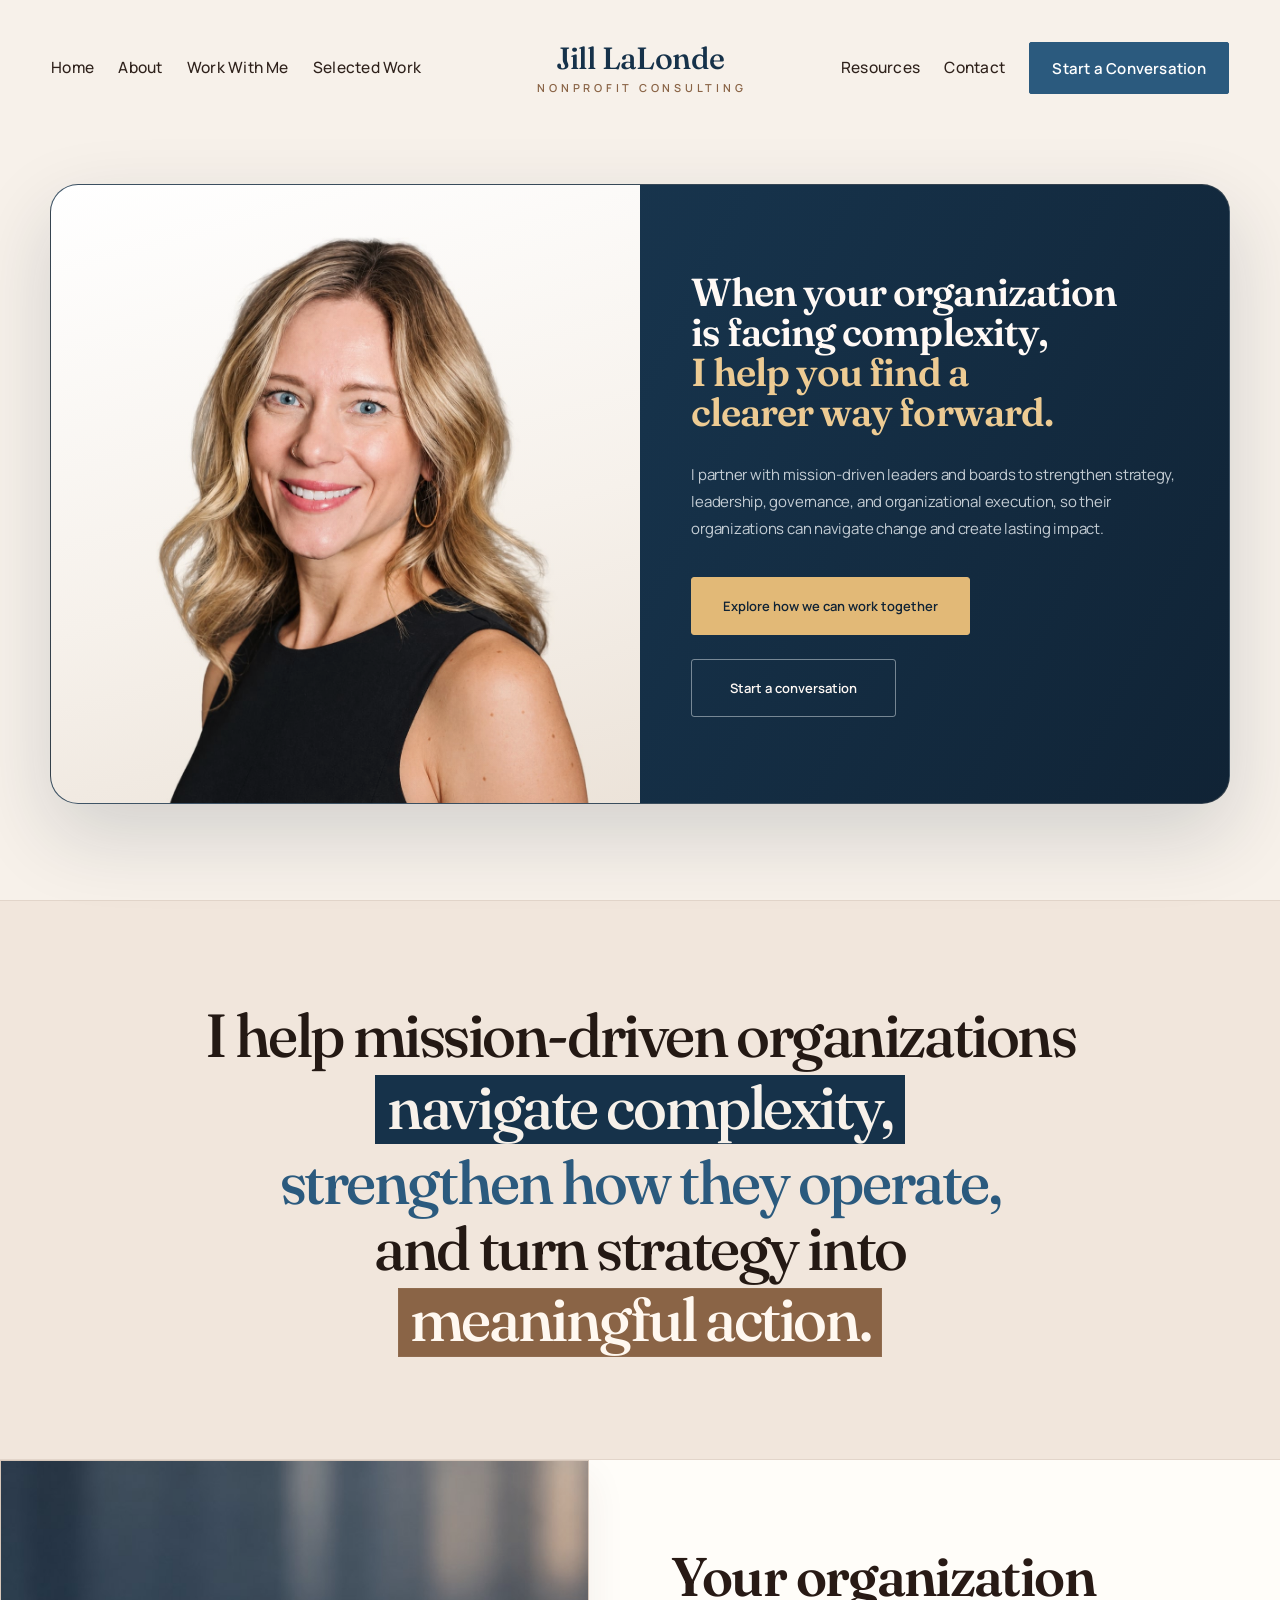
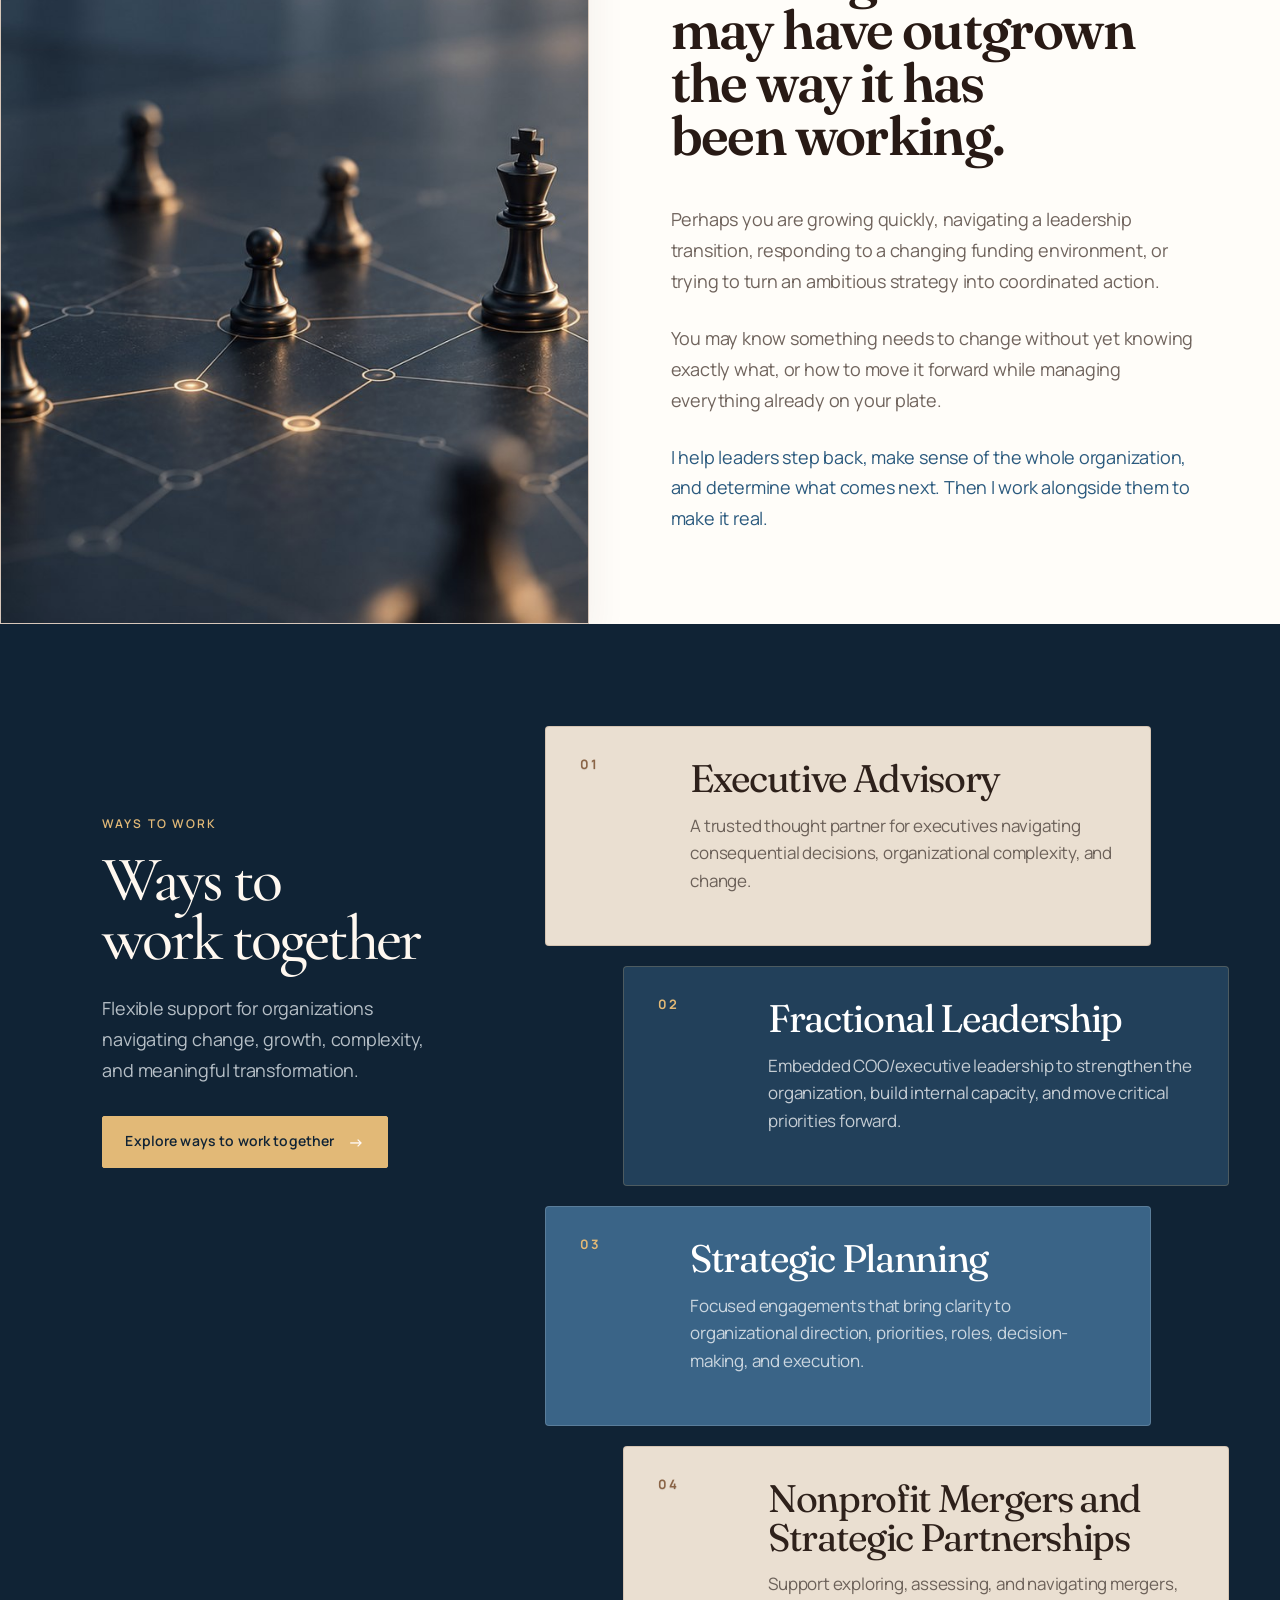
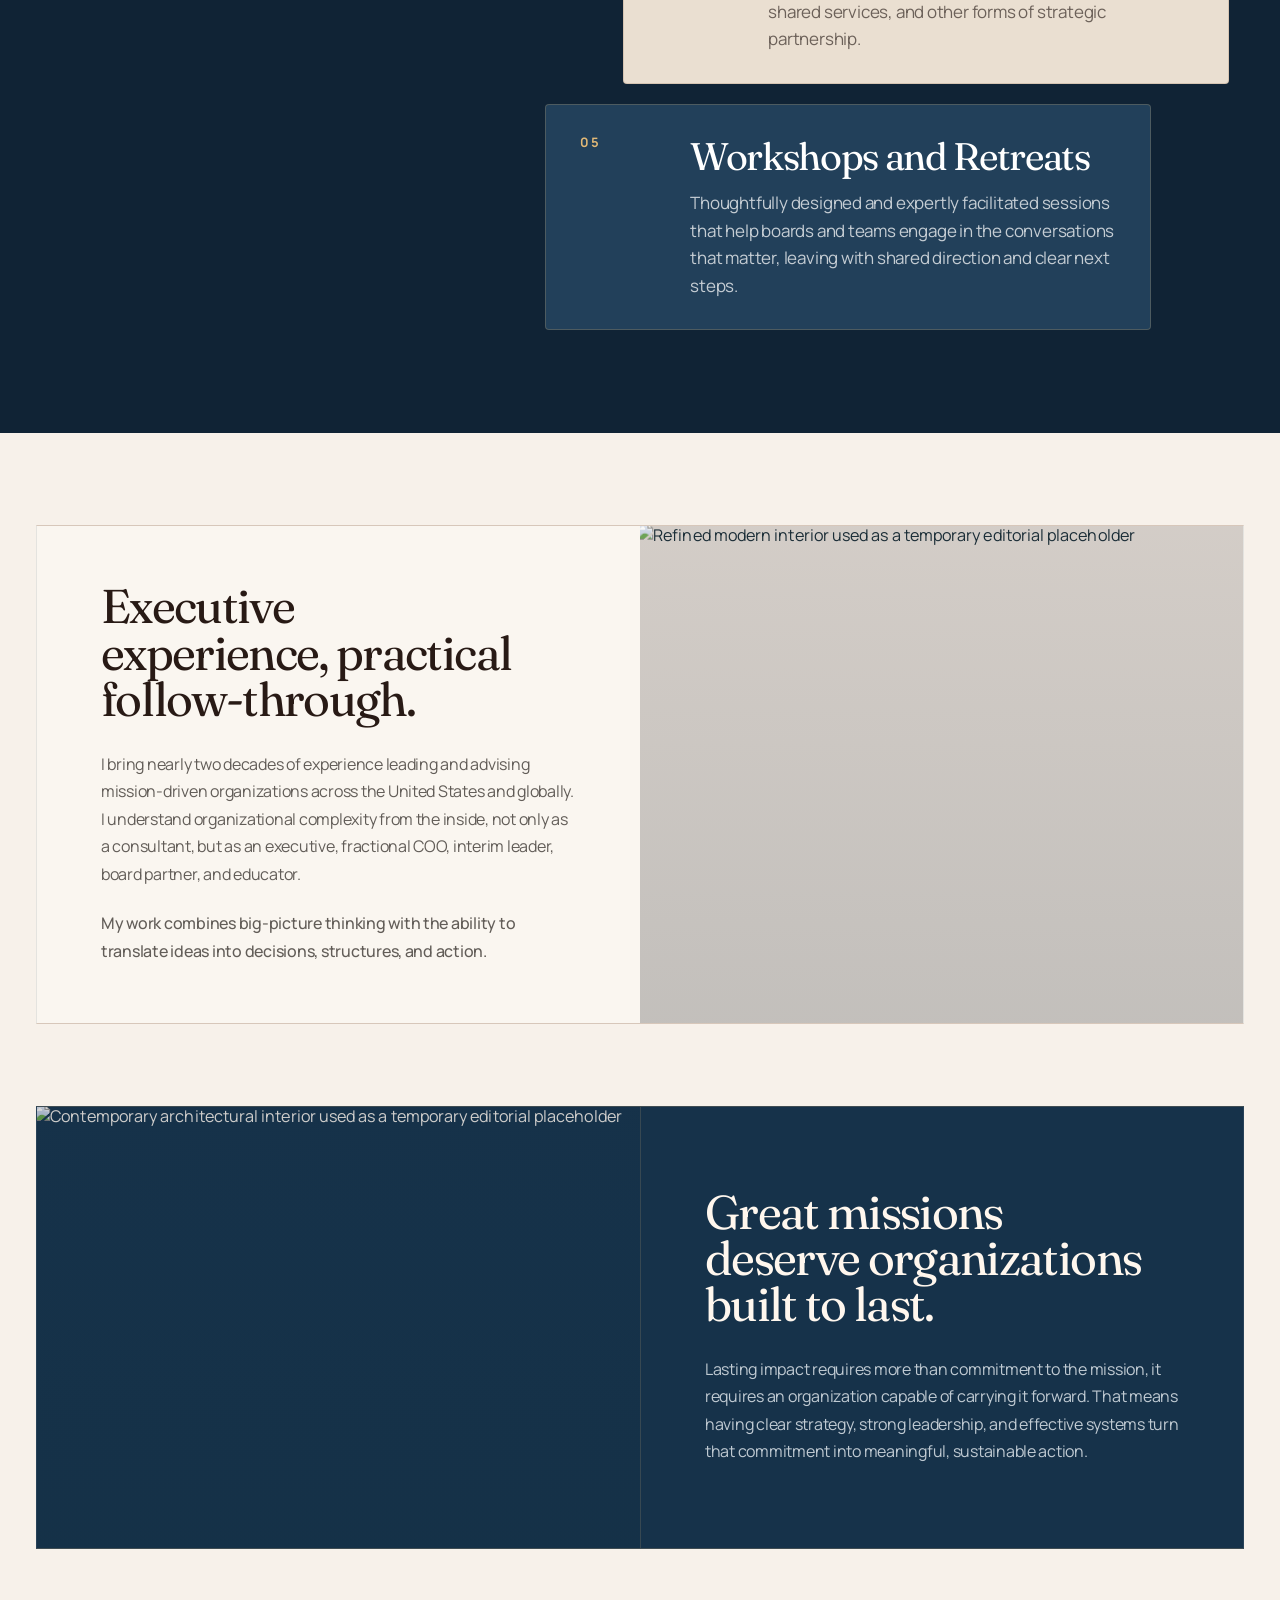
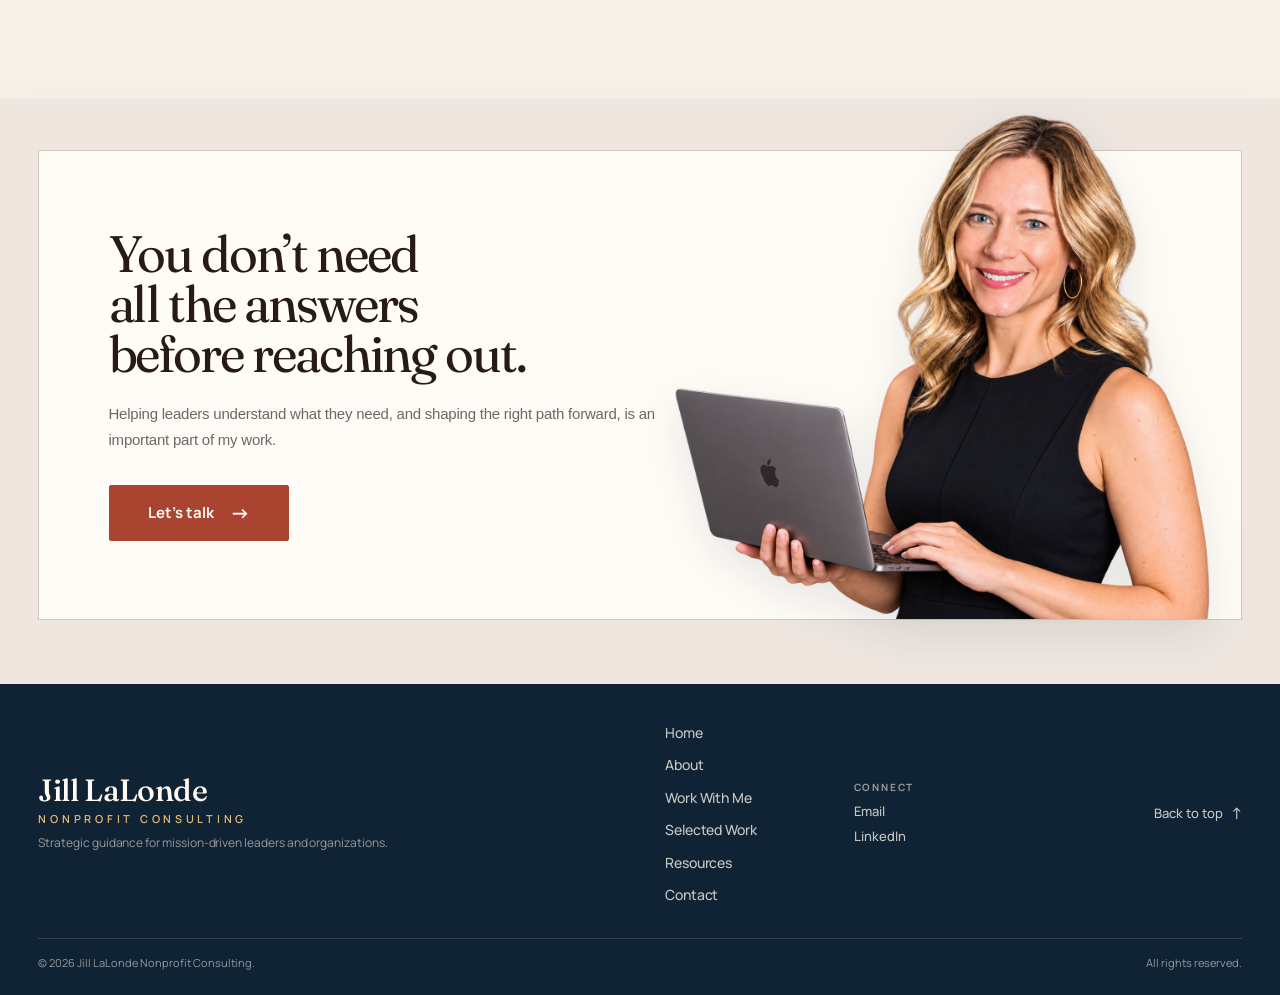
==== commit 98b0e54d: "Remove the pinned area menu from Work With Me Co-Authored-By: Claude Opus 5.5 <noreply@anthropic.com" ====
--- a/index.html
+++ b/index.html
@@ -45,8 +45,8 @@
         <link rel="preconnect" href="https://api.fontshare.com">
         <link href="https://api.fontshare.com/v2/css?f[]=satoshi@400,500,700&display=swap" rel="stylesheet">
 
-        <link rel="stylesheet" href="css/main.css?v=20261016b">
-        <link rel="stylesheet" href="css/pages.css?v=20261016b">
+        <link rel="stylesheet" href="css/main.css?v=20261016c">
+        <link rel="stylesheet" href="css/pages.css?v=20261016c">
 
 
 <!-- =========================================================
@@ -491,7 +491,7 @@
         </div>
 
 
-        <script src="js/site.js?v=20261016b"></script>
+        <script src="js/site.js?v=20261016c"></script>
 
 
 
--- a/css/pages.css
+++ b/css/pages.css
@@ -229,57 +229,13 @@
 .home-story-card--experience .pg-story-list li{ border-bottom-color:var(--rev-line); }
 
 /* ---------- Work With Me: the five areas as magazine "chapters" ----------
-   A slim area menu stays pinned under the header (js/site.js keeps it
-   below the header and marks the area in view). Each area opens with a
-   wide photo banner, then description / list / best-suited card. */
+   Each area opens with a wide photo banner, then description / list /
+   best-suited card. */
 .pg-chapters{ position:relative; }
-.pg-chnav{
-    position:sticky;
-    top:var(--hdr,136px);
-    z-index:50;
-    padding:0 clamp(20px,4vw,62px);
-    border-bottom:1px solid var(--rev-line);
-    background:var(--rev-paper-light);
-}
-.pg-chnav-inner{
-    display:flex;
-    gap:clamp(22px,3vw,40px);
-    max-width:1240px;
-    margin:0 auto;
-    overflow-x:auto;
-    scrollbar-width:none;
-}
-.pg-chnav-inner::-webkit-scrollbar{ display:none; }
-.pg-chnav-link{
-    display:flex;
-    flex:none;
-    align-items:baseline;
-    gap:10px;
-    padding:20px 0 17px;
-    border-bottom:2px solid transparent;
-    color:var(--rev-muted) !important;
-    font-family:"Satoshi","Manrope",Arial,sans-serif;
-    font-size:15px;
-    font-weight:600 !important;
-    text-decoration:none;
-    white-space:nowrap;
-    transition:color .25s ease,border-color .25s ease;
-}
-.pg-chnav-link span{
-    color:#B4874A;
-    font-family:"Fraunces",Georgia,serif;
-    font-size:16px;
-}
-.pg-chnav-link:hover{ color:var(--rev-navy-deep) !important; }
-.pg-chnav-link.is-active{
-    border-bottom-color:#B4874A;
-    color:var(--rev-navy-deep) !important;
-}
-
 .pg-ch{
     padding:clamp(56px,6vw,80px) clamp(20px,4vw,62px) clamp(84px,9vw,120px);
     background:var(--rev-paper-light);
-    scroll-margin-top:calc(var(--hdr,136px) + 66px);
+    scroll-margin-top:96px;
 }
 .pg-ch--sand{ background:#F3EEE8; }
 .pg-ch-inner{
@@ -427,7 +383,6 @@
     .pg-ch-text{ grid-column:1 / -1; }
 }
 @media (max-width:700px){
-    .pg-chnav-link{ padding:16px 0 13px; font-size:14px; }
     .pg-ch-open{ min-height:clamp(300px,82vw,380px); }
     .pg-ch-body{ grid-template-columns:1fr; }
 }
